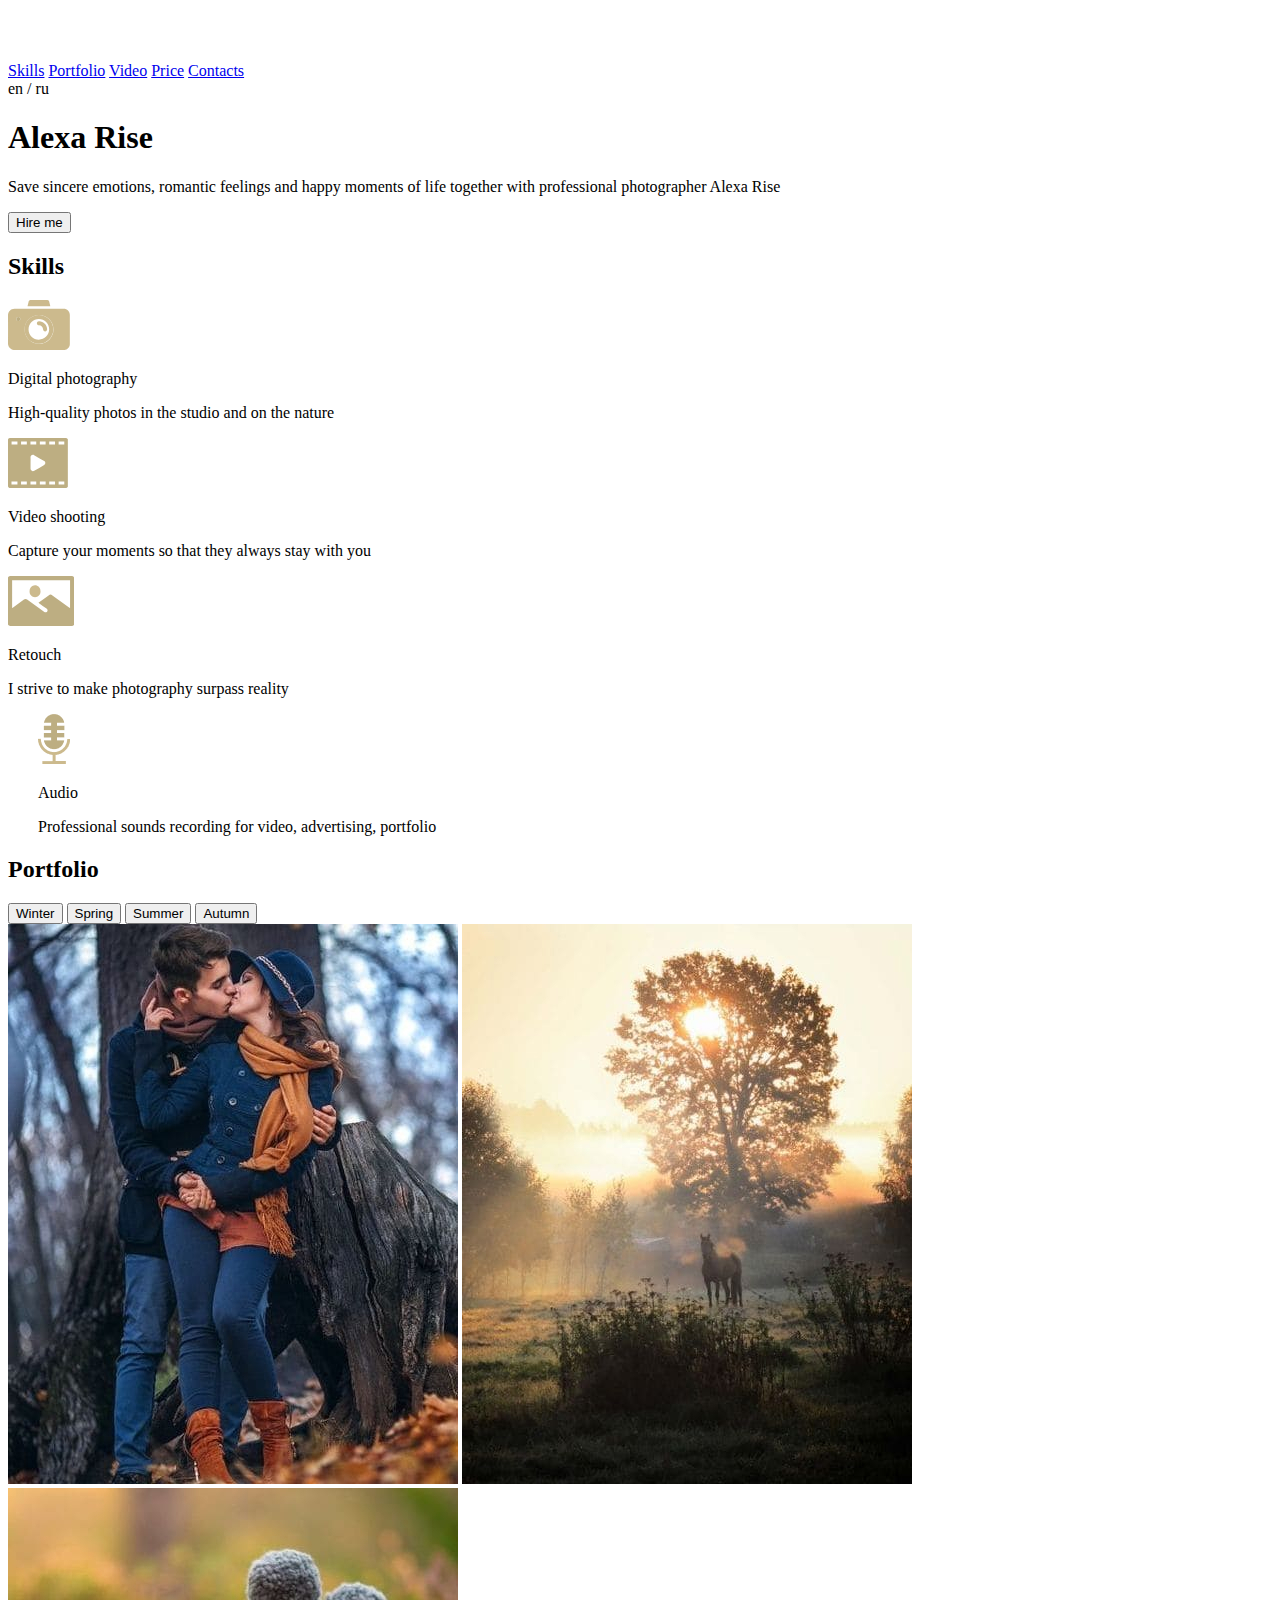
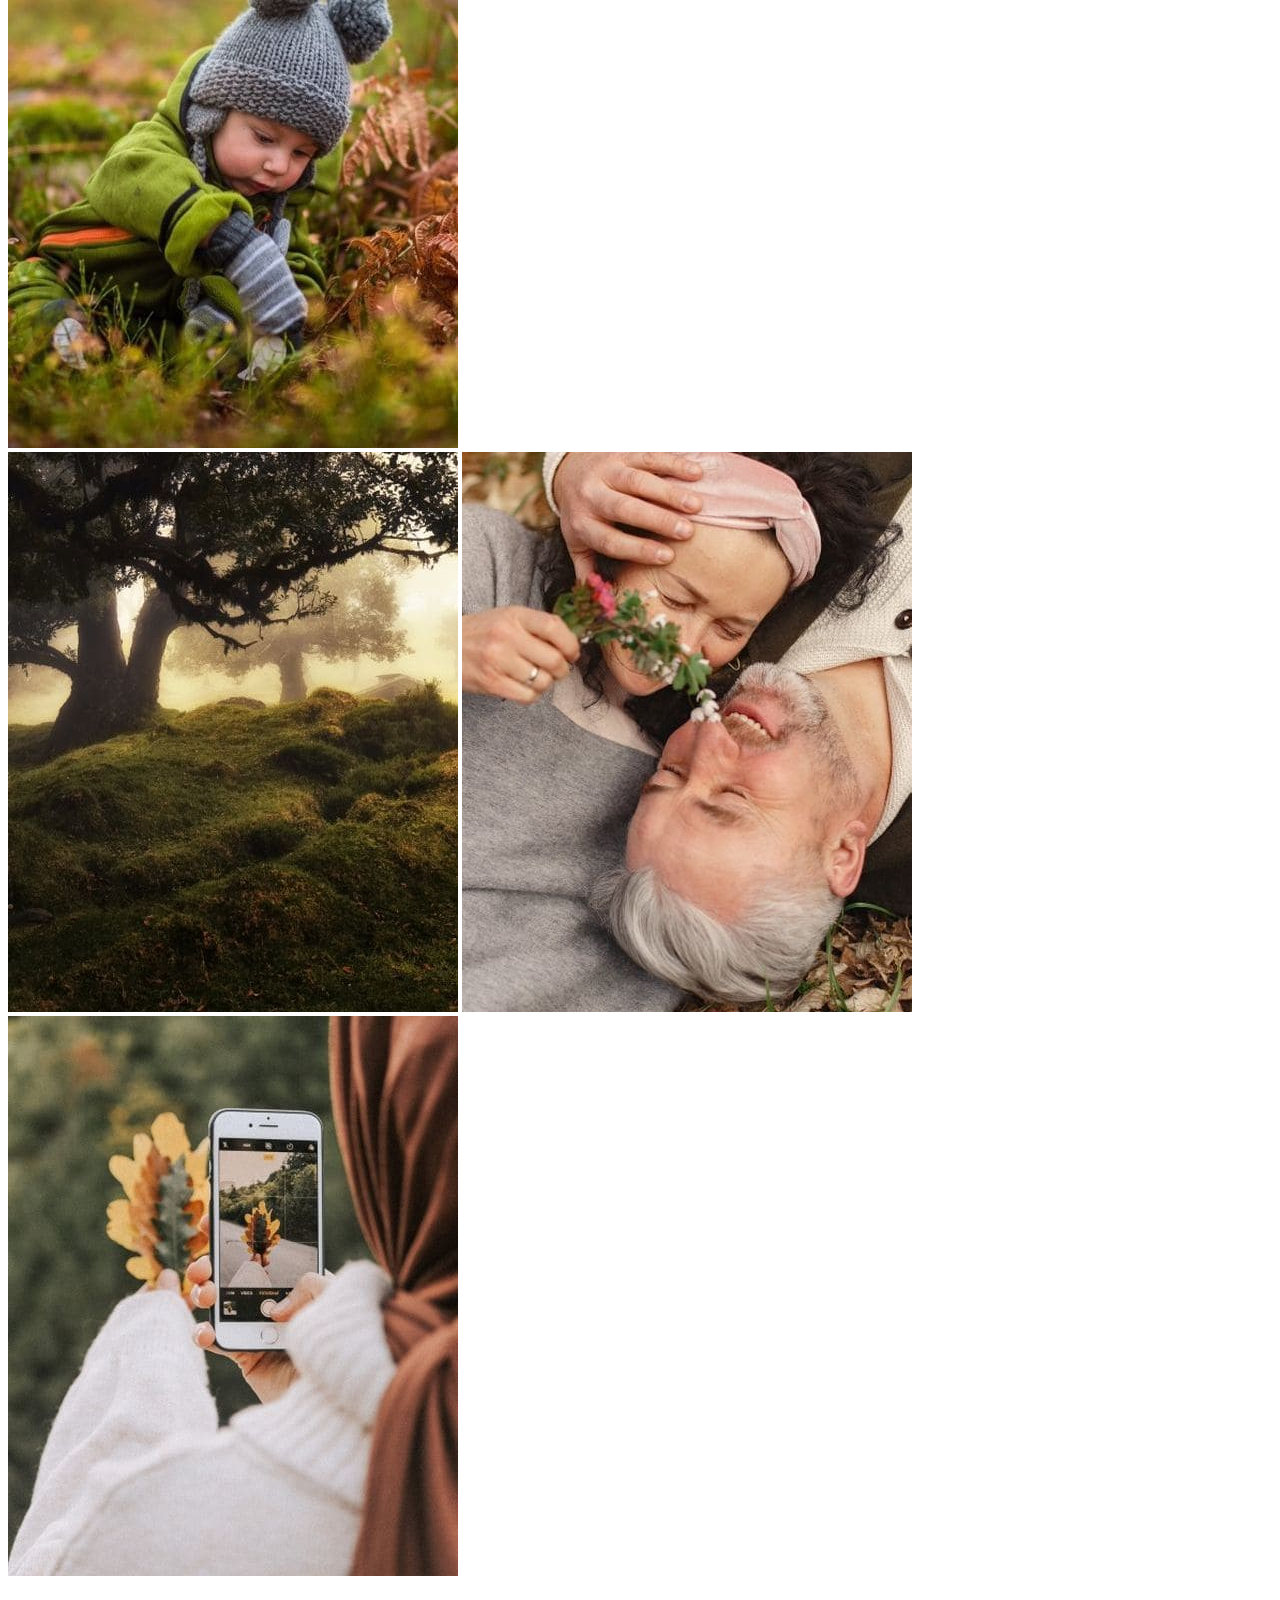
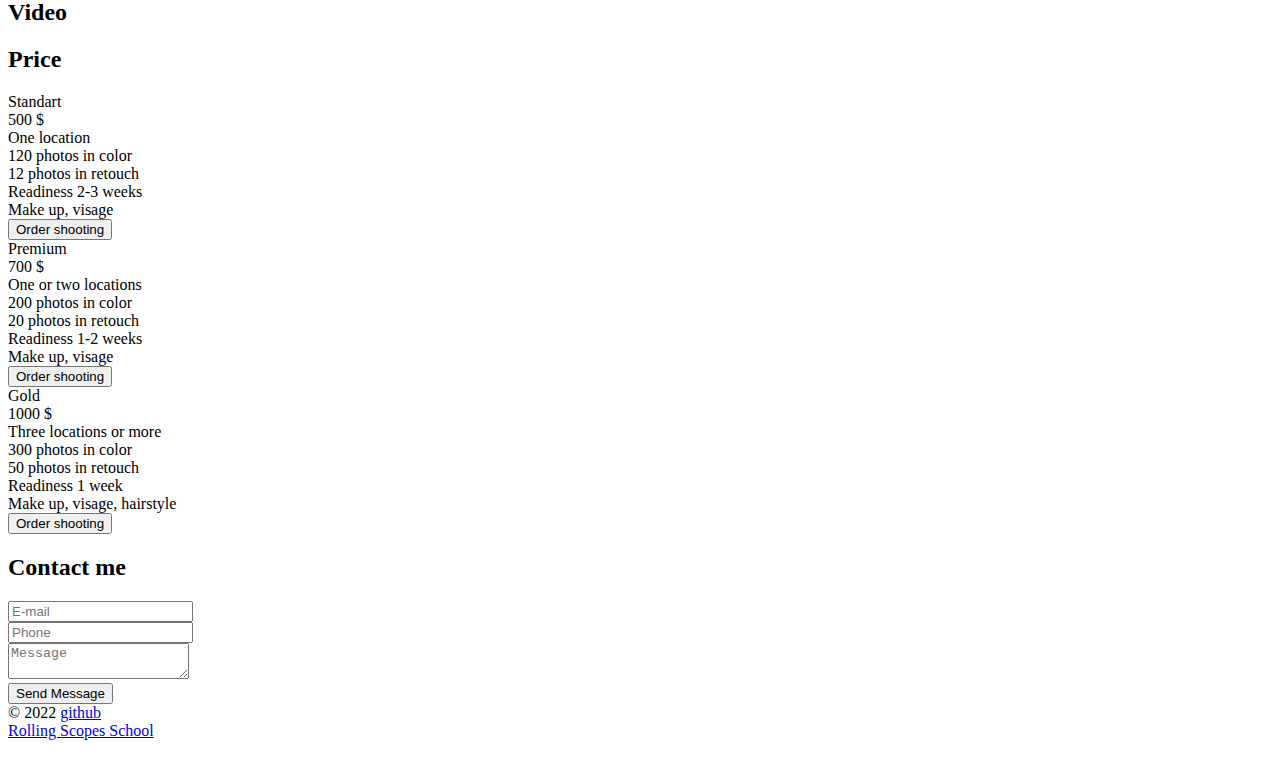
==== portfolio/index.html @ 358b3a23 "Add files via upload" ====
<!DOCTYPE HTML>
<html>
 <head>
  <meta charset="utf-8">
  <title>portfolio</title>
  <link rel="preconnect" href="https://fonts.googleapis.com">
  <link rel="preconnect" href="https://fonts.gstatic.com" crossorigin>
  <link href="https://fonts.googleapis.com/css2?family=Inter:wght@400;700&family=Merriweather:wght@700&family=Open+Sans:wght@300&display=swap" rel="stylesheet">
  <link rel="preconnect" href="https://fonts.googleapis.com">
  <link rel="preconnect" href="https://fonts.gstatic.com" crossorigin>
  <link href="https://fonts.googleapis.com/css2?family=Inter:wght@400;700&family=Open+Sans:wght@300&display=swap" rel="stylesheet">
  <link rel="stylesheet" href="style.css">
 </head>
 <body>
     <header>
        <div class="container">
            <div class="logo"><img src="assets/svg/logo.svg" alt="logo" width="50px" height="50px"></div>
            <div class="nav-list"><nav>
             <a href="#skills">Skills</a>
             <a href="#portfolio">Portfolio</a>
             <a href="#video">Video</a>
             <a href="#price">Price</a>
             <a href="#contacts">Contacts</a>
         </nav></div>
         <div class="switch-lng">
             <span class="lng-active">en</span>
             <span class="text-lng">/</span>
             <span class="lng-non-active" title="sorry, this function isn't available now. please, try later">ru</span>
         </div>
        </div>
    </header>
     <main>
         <section class="bg">
             <div class="hero">
             <h1>Alexa Rise</h1>
             <p class="introduction">Save sincere emotions, romantic feelings and happy moments of life together 
                with professional photographer Alexa Rise</p>
                <span><button><div class="button-text">Hire me</div></button></span>
         </section>

         <section id="skills" class="skills">
         <div class="heh2"><h2>Skills</h2></div>
         <div class="skills-items">
             <div class="skill-item" style="margin-right:30px;">
                 <img src = "assets/svg/camera 1.svg" alt="camera" width="62px" height="50px">
                 <p>Digital photography</p> 
                 <p class="text-item">High-quality photos in the studio and on the nature</p>
                 </div>

             <div class="skill-item" style="margin-right: 30px;" style="margin-left: 30px;">
                 <img src = "assets/svg/video 1.svg" alt="video" width="60px" height="50px"> 
                 <p>Video shooting</p>
                 <p class="text-item">Capture your moments so that they always stay with you</p>
             </div>

             <div class="skill-item"  style="margin-right: 30px;" style="margin-left: 30px;">
                <img src = "assets/svg/image 1.svg" alt="image" width="66px" height="50px">
                <p>Retouch</p>
                <p class="text-item">I strive to make photography surpass reality</p>
             </div>

             <div class="skill-item" style="margin-left: 30px;">
                <img src = "assets/svg/mic 1.png" alt="micro" width="32px" height="50px">
                <p>Audio</p>
                <p class="text-item">Professional sounds recording for video, advertising, portfolio</p>
             </div>

         </div>
        </section>


        <section class="portfolio" id="portfolio">
         <div class="heh2"><h2>Portfolio</h2></div>
         <div class="portfolio-buttons">
             <span><button class="button-non-active" title="sorry, this function isn't available now. please, try later" ><div class="button-na-text">Winter</div></button></span>
             <span><button class="button-non-active" title="sorry, this function isn't available now. please, try later" ><div class="button-na-text">Spring</div></button></span>
             <span><button class="button-non-active" title="sorry, this function isn't available now. please, try later" ><div class="button-na-text">Summer</div></button></span>
             <span><button ><div class="button-text">Autumn</div></button></span>
         </div>
         <div class="portfolio-items">
             <div class="photo-row">
             <img src="assets/img/portfolio-img.jpg" alt="portfolio-photo-example1" width="450px" height="560px">
             <img src="assets/img/portfolio-img-1.jpg" alt="portfolio-photo-example2" width="450px" height="560px">
             <img src="assets/img/portfolio-img-2.jpg" alt="portfolio-photo-example3" width="450px" height="560px">
             </div>
             <div class="photo-row">
             <img src="assets/img/portfolio-img-3.jpg" alt="portfolio-photo-example4" width="450px" height="560px">
             <img src="assets/img/portfolio-img-4.jpg" alt="portfolio-photo-example5" width="450px" height="560px">
             <img src="assets/img/portfolio-img-5.jpg" alt="portfolio-photo-example6" width="450px" height="560px">
         </div></div>
        </section>

         <section id="video" class="video">
            <div class="heh2"><h2>Video</h2></div>
        <div class="video-player">
          
            </div>
        </section>


        <section id="price" class="price">
        <div class="heh2"><h2>Price</h2></div>
        <div class="price-items">
            <div class="price-item">
                <div class="price-type">Standart</div>
                <div class="price-price">500 $</div>
                <div class="frame">
                    <div>One location</div>
                    <div>120 photos in color</div>
                    <div>12 photos in retouch</div>
                    <div>Readiness 2-3 weeks</div>
                    <div>Make up, visage</div>
                </div>
                <div class="price-button"><button><div class="button-text">Order shooting</div></button></div>
            </div>
            <div class="price-item">
                <div class="price-type">Premium</div>
                <div class="price-price">700 $</div>
                <div class="frame">
                    <div>One or two locations</div>
                    <div>200 photos in color</div>
                    <div>20 photos in retouch</div>
                    <div>Readiness 1-2 weeks</div>
                    <div>Make up, visage</div>
                </div>
                <div class="price-button"><button><div class="button-text">Order shooting</div></button></div>
            </div>
            <div class="price-item">
                <div class="price-type">Gold</div>
                <div class="price-price">1000 $</div>
                <div class="frame">
                    <div>Three locations or more</div>
                    <div>300 photos in color</div>
                    <div>50 photos in retouch</div>
                    <div>Readiness 1 week</div>
                    <div>Make up, visage, hairstyle</div>
                </div>
                <div class="price-button"><button><div class="button-text">Order shooting</div></button></div>
            </div>
        </div>
        </section>


        <section id="contacts" class="contacts">
            <div class="contacts-form">
                <div class="contacts-h2"><h2>Contact me</h2></div>
           <form>
               <div class="email"><input placeholder="E-mail"></div>
               <div class="phone"><input placeholder="Phone"></div>
               <div class="text"><textarea placeholder="Message"></textarea></div>
           </form>
           <div><button><div class="button-text">Send Message</div></button></div>
         </section></div>


         </div>
    </main>
 </body>
 <footer>
     <div class="footer-data">
        <span>©</span>
        <span class="year"><time datetime="2022">2022</time></span>
        <a href="https://github.com/AngelMakh">github</a>
     </div>
    <div class="rss">
        <a href="https://rs.school/js-stage0/">Rolling Scopes School</a>
    </div>
    <div class="social-list">
        <span class="logo-footer"><a href="https://instagram.com/makhotkinaangelina?utm_medium=copy_link"><img src="assets/svg/inst 1.svg" alt="inst-logo"></a></span>
        <span class="logo-footer"><a href="https://www.google.com/search?q=facebook&oq=facebook&aqs=chrome..69i57j46i131i199i433i465i512j0i512l6.2070j0j7&sourceid=chrome&ie=UTF-8"><img src="assets/svg/fb 1.svg" alt="facebook-logo"></a></span>
        <span class="logo-footer"><a href="https://www.google.com/search?q=twitter&ei=0y7kYbCDNJK-kPIP36G_-A0&ved=0ahUKEwjwuKDcwLb1AhUSH0QIHd_QD98Q4dUDCA4&uact=5&oq=twitter&gs_lcp=[base64]&sclient=gws-wiz"><img src="assets/svg/tw 1.svg" alt="twitter-logo"></a></span>
        <span class="logo-footer"><a href="https://www.google.com/search?q=pinterest&ei=8i7kYaiNOejlrgSM0IvYCw&oq=pi&gs_lcp=[base64]&sclient=gws-wiz"><img src="assets/svg/pinterest 1.svg" alt="pinterest-logo"></a></span>
    </div>
 </footer>
</html>
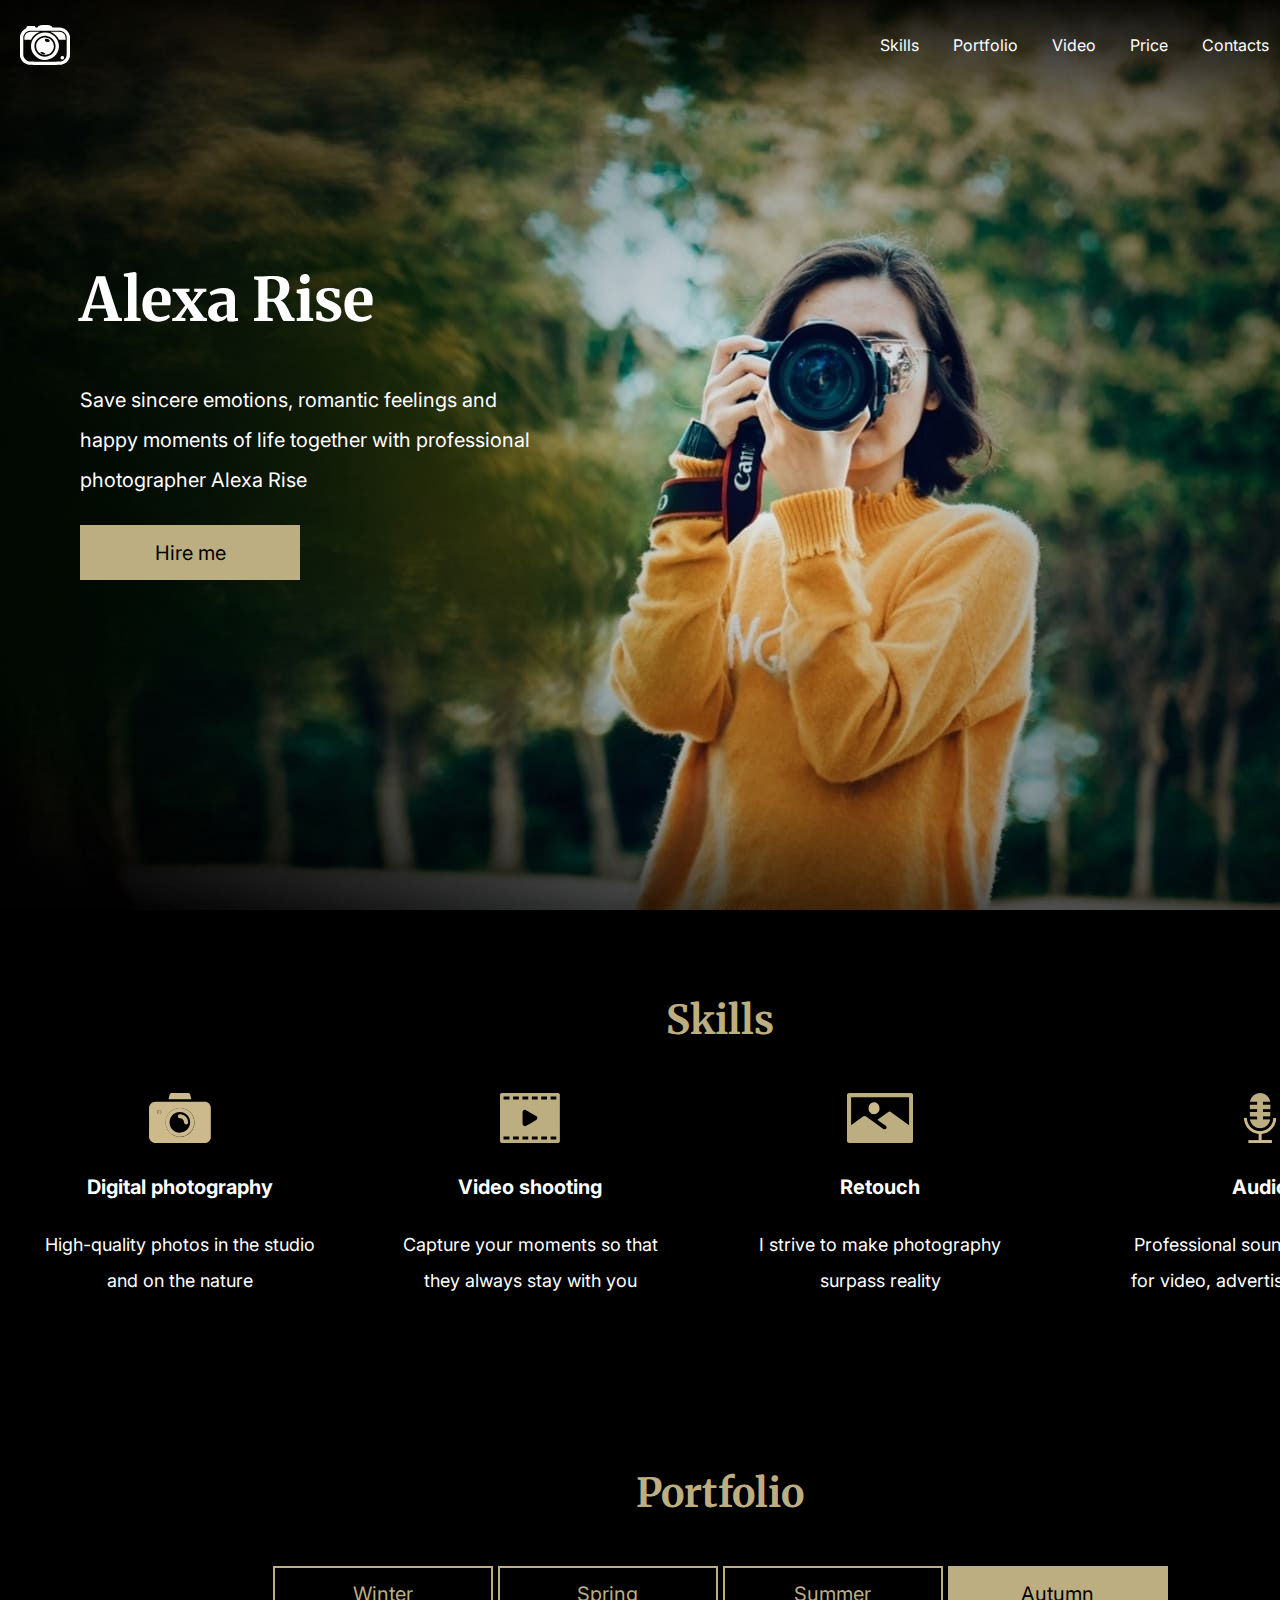
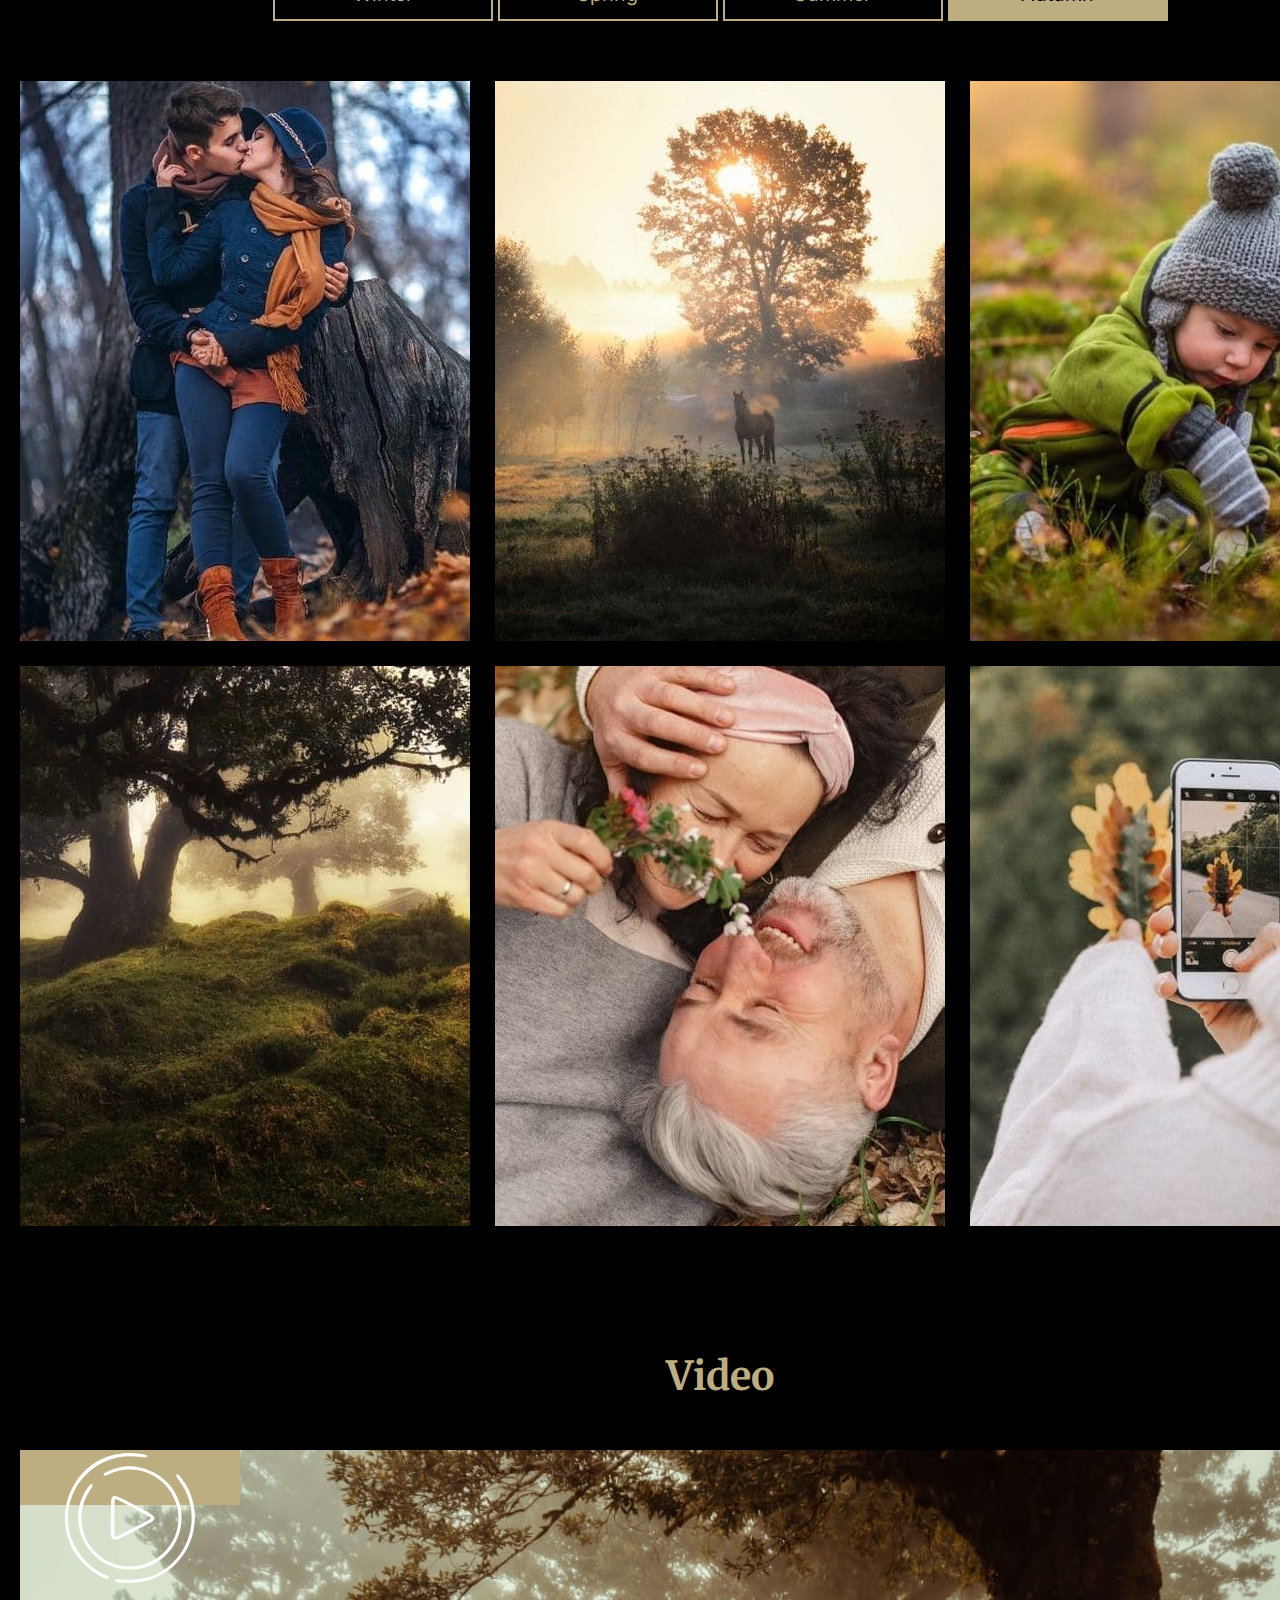
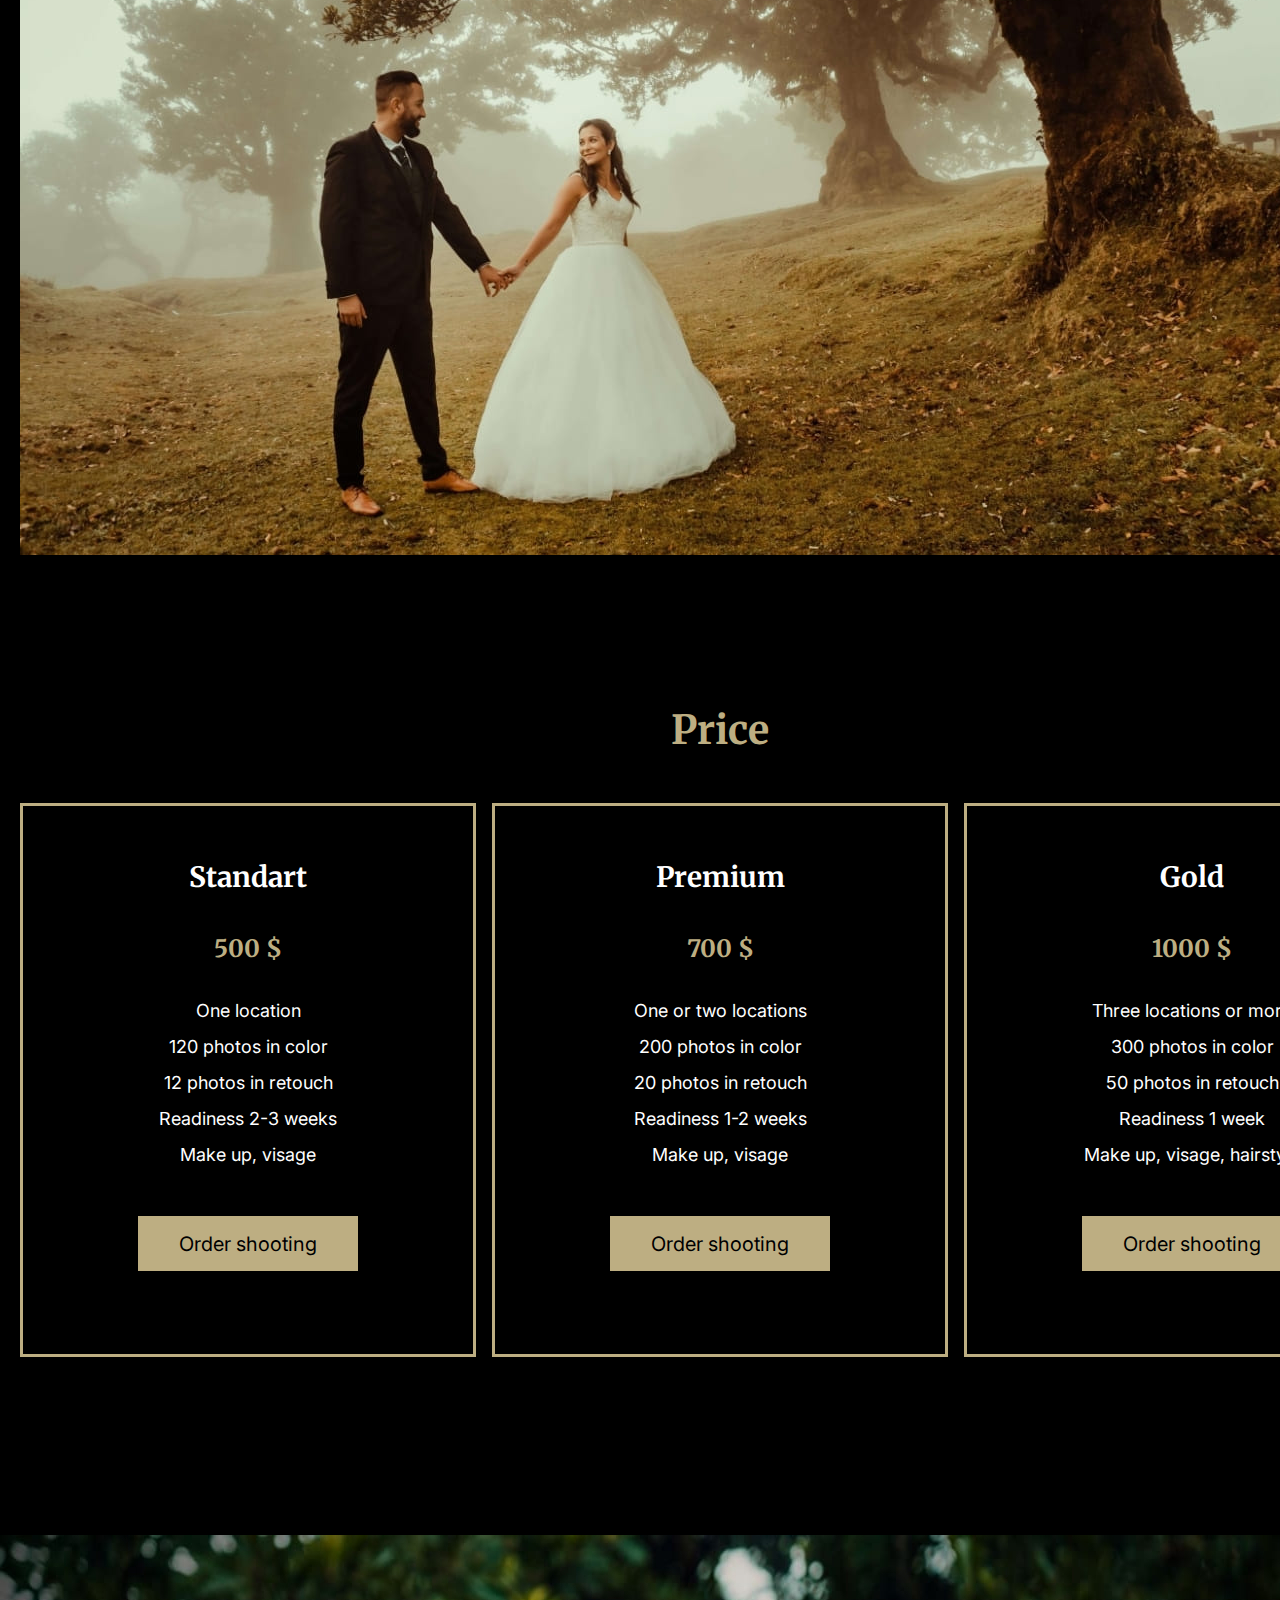
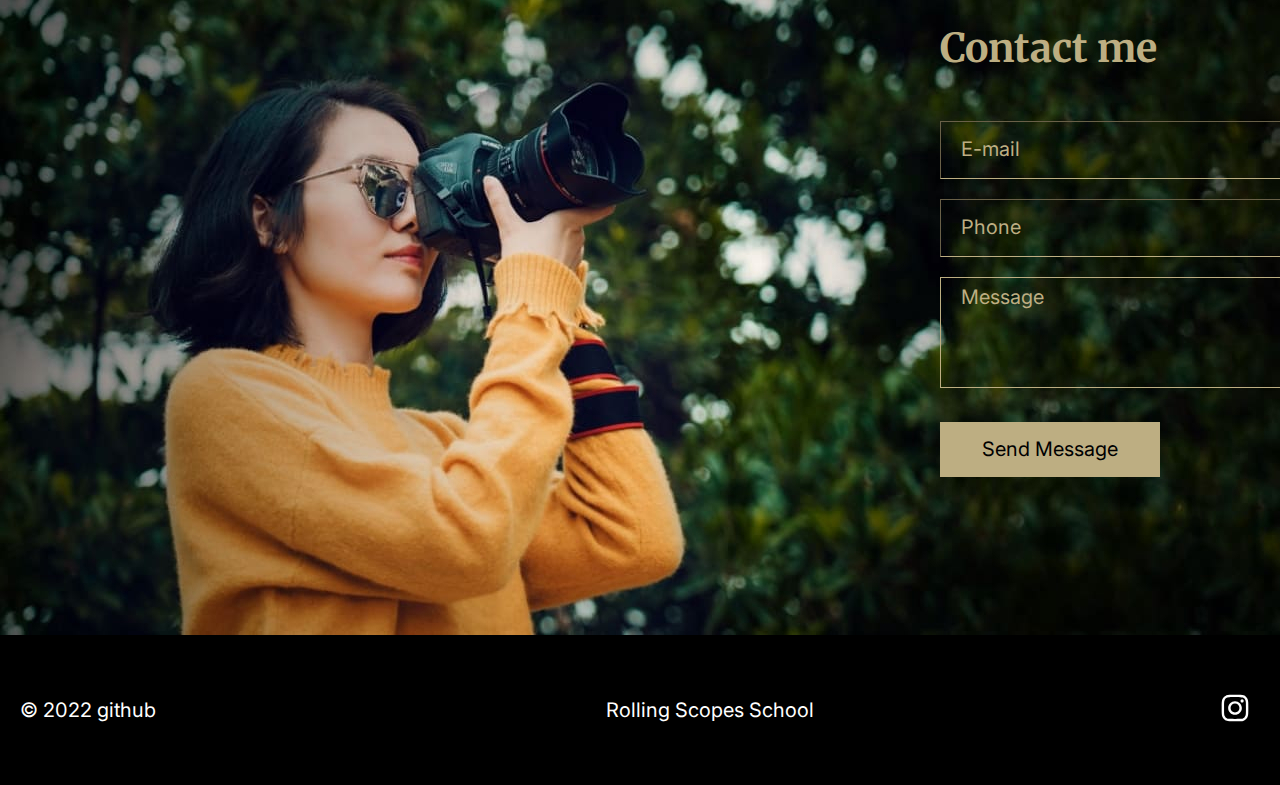
==== commit fa8ab89a: "Add files via upload" ====
--- a/portfolio/index.html
+++ b/portfolio/index.html
@@ -14,9 +14,9 @@
  <body>
      <header>
         <div class="container">
-            <div class="logo"><img src="assets/svg/logo.svg" alt="logo" width="50px" height="50px"></div>
+            <div class="logo"><img src="assets/svg/logo.svg" alt="logo" width="50" height="50"></div>
             <div class="nav-list"><nav>
-             <a href="#skills">Skills</a>
+             <a href="#skills" class="change-color">Skills</a>
              <a href="#portfolio">Portfolio</a>
              <a href="#video">Video</a>
              <a href="#price">Price</a>
@@ -35,7 +35,7 @@
              <h1>Alexa Rise</h1>
              <p class="introduction">Save sincere emotions, romantic feelings and happy moments of life together 
                 with professional photographer Alexa Rise</p>
-                <span><button><div class="button-text">Hire me</div></button></span>
+                <span><button><div class="button-text">Hire me</div></button></span></div>
          </section>
 
          <section id="skills" class="skills">
@@ -93,7 +93,7 @@
          <section id="video" class="video">
             <div class="heh2"><h2>Video</h2></div>
         <div class="video-player">
-          
+          <button class="logo-video"><img src="assets/svg/Play_hover.svg" alt="video-player-logo"></button>
             </div>
         </section>
 
--- a/portfolio/style.css
+++ b/portfolio/style.css
@@ -0,0 +1,440 @@
+
+  
+ main {
+  background-image: url('./assets/img/bg.jpg');
+  background-position: center -90px;
+  background-repeat: no-repeat;
+  margin-top: 0;
+ }
+
+  html {
+    scroll-behavior: smooth; 
+  }
+
+  body {
+    width: 1440px;
+    color: white;
+    background-color: black;
+    font-family: 'Inter', sans-serif;
+    display: flex;
+    flex-direction: column;
+    justify-content: center;
+    margin: auto;
+  }
+
+  a :hover {
+    cursor: pointer;
+    color:#BDAE82;
+  }
+
+  header div {
+    display: flex;
+    flex-direction: row;
+  }
+
+  header .container {
+    height: 90px;
+    width: 1440px;
+    background: url('./assets/img/bg.jpg');
+    background-repeat: no-repeat;
+    background-position: center 0;
+    margin-bottom: 0;
+    padding-bottom: 0;
+  }
+ 
+  .logo {
+    width:50px;
+    height:40px;
+    margin-top: 20px;
+    margin-left: 20px;
+  }
+
+  .logo:hover {
+    filter: invert(26%) sepia(15%) saturate(638%) hue-rotate(7deg) brightness(92%)
+      contrast(87%);
+  }
+  
+  nav {
+    padding-top: 15px;
+    width: 439px;
+    height:50px;
+    margin: 20px 0px 20px 780px;
+    padding-left:30px ;
+    padding-right: 31px;
+    align-items: center;
+    vertical-align: middle;
+  }
+
+  nav a {
+    text-decoration: none;
+    color: white;
+    margin-right: 30px;
+    cursor: pointer;
+  }
+  
+  .introduction {
+    height: 120px;
+    width: 470px;
+    left: 0px;
+    top: 130px;
+    border-radius: nullpx;
+    font-family: 'Inter', sans-serif;
+    font-style: normal;
+    font-weight: normal;
+    font-size: 20px;
+    line-height: 40px;
+    margin-bottom: 25px;;
+  }
+
+  .button-text {
+    font-family: 'Inter', sans-serif;
+    font-style: normal;
+    font-weight: normal;
+    font-size: 20px;
+    line-height: 40px;
+    text-align: center;
+    color: #000000;
+  }
+
+  .button-na-text {
+    font-family: 'Inter', sans-serif;
+    font-style: normal;
+    font-weight: normal;
+    font-size: 20px;
+    line-height: 40px;
+    text-align: center;
+    color: #BDAE82;  
+  }
+
+  h1 {
+    font-size: 40px;
+    font-family: 'Merriweather', sans-serif;
+    width :500px;
+    height: 120px;
+    font-style: normal;
+    font-weight: bold;
+    font-size: 60px;
+    line-height: 120px;  
+    margin-bottom: 0;
+  }
+
+  h2 {
+    font-family: 'Merriweather', sans-serif;
+    color: #BDAE82;
+    font-style: normal;
+    font-weight: bold;
+    font-size: 40px;
+    line-height: 80px;
+  }
+
+  .heh2 {
+    text-align: center;
+  }
+
+  .bg {
+    margin-top: -10px;;
+    height: 640px;
+  }
+
+  .hero {
+    margin: 160px 860px 330px 80px;
+    padding-right: 30px;
+  }
+
+  main .section-title {
+    margin: 1.388% 0px;
+    width: 7.7778%;
+    height: 80px;
+    
+  }
+
+  main .skills {
+    margin-top: 100px;
+    height: 440px;
+    top: 940px;
+  }
+
+  main .portfolio {
+    height: 1450px;
+    top: 100px;
+  }
+
+  main .video {
+    top: 100px;
+    height: 920px;
+    top: 100px;  
+    bottom: 100px;
+  }
+
+  main .contacts{
+    background-position:center;
+    width: 1440px;
+    height: 700px;
+    background-image: url("assets/img/contacts.jpg");
+  }
+
+  main .price {
+    height: 700px;
+    top: 100px;
+  }
+
+  main .skills-items {
+    margin-left: 20px;
+    margin-right: 20px;
+    display: flex;
+    justify-content: center;
+  }
+
+  main .skill-item {
+    width: 320px;
+    height: 240px;
+    text-align: center;
+    image-orientation: center;
+    padding: 0 20px 8px 20px;
+  }
+
+  main .skill-item p {
+    font-style: normal;
+    font-weight: bold;
+    font-size: 20px;
+    line-height: 40px;
+    font-family: 'Inter', sans-serif;
+  }
+
+  main .skill-item .text-item {
+    font-family: 'Inter' sans-serif;
+    font-style: normal;
+    font-weight: normal;
+    font-size: 18px;
+    line-height: 36px;
+  }
+
+  .price-items {
+    margin-left: 20px;
+    margin-right: 20px;
+    display: flex;
+    justify-content: space-between;
+  }
+
+  .price-item {
+    border: 3px solid #BDAE82;
+    width: 450px;
+    height: 505px;
+    font-family: 'Merriweather', sans-serif;
+    font-style: normal;
+    font-weight: bold;
+    font-size: 28px;
+    line-height: 56px;
+    text-align: center;
+    padding-top: 43px;
+  }
+
+footer a {
+  font-family: 'Inter', sans-serif;
+  font-style: normal;
+  font-weight: normal;
+  font-size: 20px;
+  line-height: 50px;
+  text-decoration: none;
+  color: white;
+}
+
+::placeholder {
+  font-family: 'Inter', sans-serif;
+  color: #bdae82;
+  font-size: 20px;
+}
+
+.price-price {
+  font-family: 'Merriweather' sans-serif;
+  font-style: normal;
+  font-weight: bold;
+  font-size: 24px;
+  line-height: 48px;
+  text-align: center;
+  color: #BDAE82;
+  margin-top: 20px;
+  margin-bottom: 20px;
+}
+
+main .frame {
+  line-height: 36px;
+  text-align: center;
+  font-family: 'Inter', sans-serif;
+  font-style: normal;
+  font-weight: normal;
+  font-size: 18px;
+}
+
+button {
+  background: #BDAE82;
+  border-width: 2px;
+  border-color: #BDAE82;
+  border-style: solid;
+  width: 220px;
+  height: 55px;
+}
+
+button :hover{
+  color:white;
+  cursor: pointer;
+}
+
+.price-button {
+  margin-top: 40px;
+}
+
+footer {
+  height: 150px;
+}
+
+.portfolio-buttons {
+  display: flex;
+  justify-content: center;
+  gap: 5px;
+  margin: 60px 273px 60 272px;
+  margin-bottom: 60px;
+}
+
+.portfolio .portfolio-items {
+  height: 1145px;
+  margin-right: 20px;
+  margin-left: 20px;
+}
+
+.portfolio .portfolio-items :hover{
+  filter: brightness(110%);
+}
+
+.photo-row {
+  display: flex;
+  gap: 25px;
+  margin-top: 25px;
+}
+
+.footer-data {
+  margin:50px 450px 50px 20px;
+  gap:20px;
+  font-family: 'Inter' sans-serif;
+  font-style: normal;
+  font-weight: normal;
+  font-size: 20px;
+  line-height: 50px;
+  color: #FFFFFF;
+}
+
+footer {
+  display: flex;
+  flex-direction: row;
+}
+
+.social-list {
+  height: 50px;
+  display: flex;
+  flex-direction: row;
+  gap: 23px;
+  margin: 57px 20px 50px 405px;
+}
+
+footer .logo-footer {
+  width: 32px;
+  height: 32px;
+}
+
+footer .logo-footer :hover{
+  filter: invert(26%) sepia(15%) saturate(638%) hue-rotate(7deg) brightness(92%) contrast(87%);
+}
+
+.rss {
+  font-family: 'Inter', sans-serif;
+  font-style: normal;
+  font-weight: normal;
+  font-size: 20px;
+  line-height: 50px;
+  color: #FFFFFF;
+  margin: 50px 0;
+}
+
+.switch-lng {
+  gap: 9px;
+  margin-right: 20px;
+  margin-top: 20px;
+}
+
+.lng-active {
+  color: #BDAE82;
+  font-family: 'Inter' sans-serif;
+  font-style: normal;
+  font-weight: bold;
+  font-size: 20px;
+  line-height: 50px;
+}
+
+.lng-non-active {
+  color: white;
+  font-family: 'Inter' sans-serif;
+  font-style: normal;
+  font-weight: bold;
+  font-size: 20px;
+  line-height: 50px;
+}
+
+.text-lng {
+  font-family: Inter;
+  font-style: normal;
+  font-weight: bold;
+  font-size: 20px;
+  line-height: 50px; 
+  text-align: center;
+  color: #FFFFFF;
+}
+
+.button-non-active {
+  color: #BDAE82;
+  border-style: solid;
+  border-width: 2px;
+  border-color: #BDAE82;
+  background-color: black;
+}
+
+.contacts-form {
+  margin-top: 145px;
+  margin-right: 20px;
+  margin-left: 940px;
+  padding-top: 40px;
+}
+
+form {
+  display: flex;
+  flex-direction: column;
+  gap: 20px;
+  margin-bottom: 30px;
+}
+
+input {
+  background-color: rgba(0,0,0,0);
+  height: 50px;
+  width: 450px;
+  border-color: #BDAE82;
+  border-width: 1px;  
+  padding-left:20px;
+  padding-top:5px;
+}
+
+textarea {
+  background-color: rgba(0,0,0,0);
+  height: 100px;
+  width: 450px;
+  border-color:#BDAE82;
+  border-width: 1px;
+  padding-left:20px;
+  padding-top:7px;
+}
+
+.video-player {
+  background-image: url("assets/img/video-player.png");
+  height: 705px;
+  width: 1400px;
+  margin-left: 20px;
+  margin-right: 20px;
+}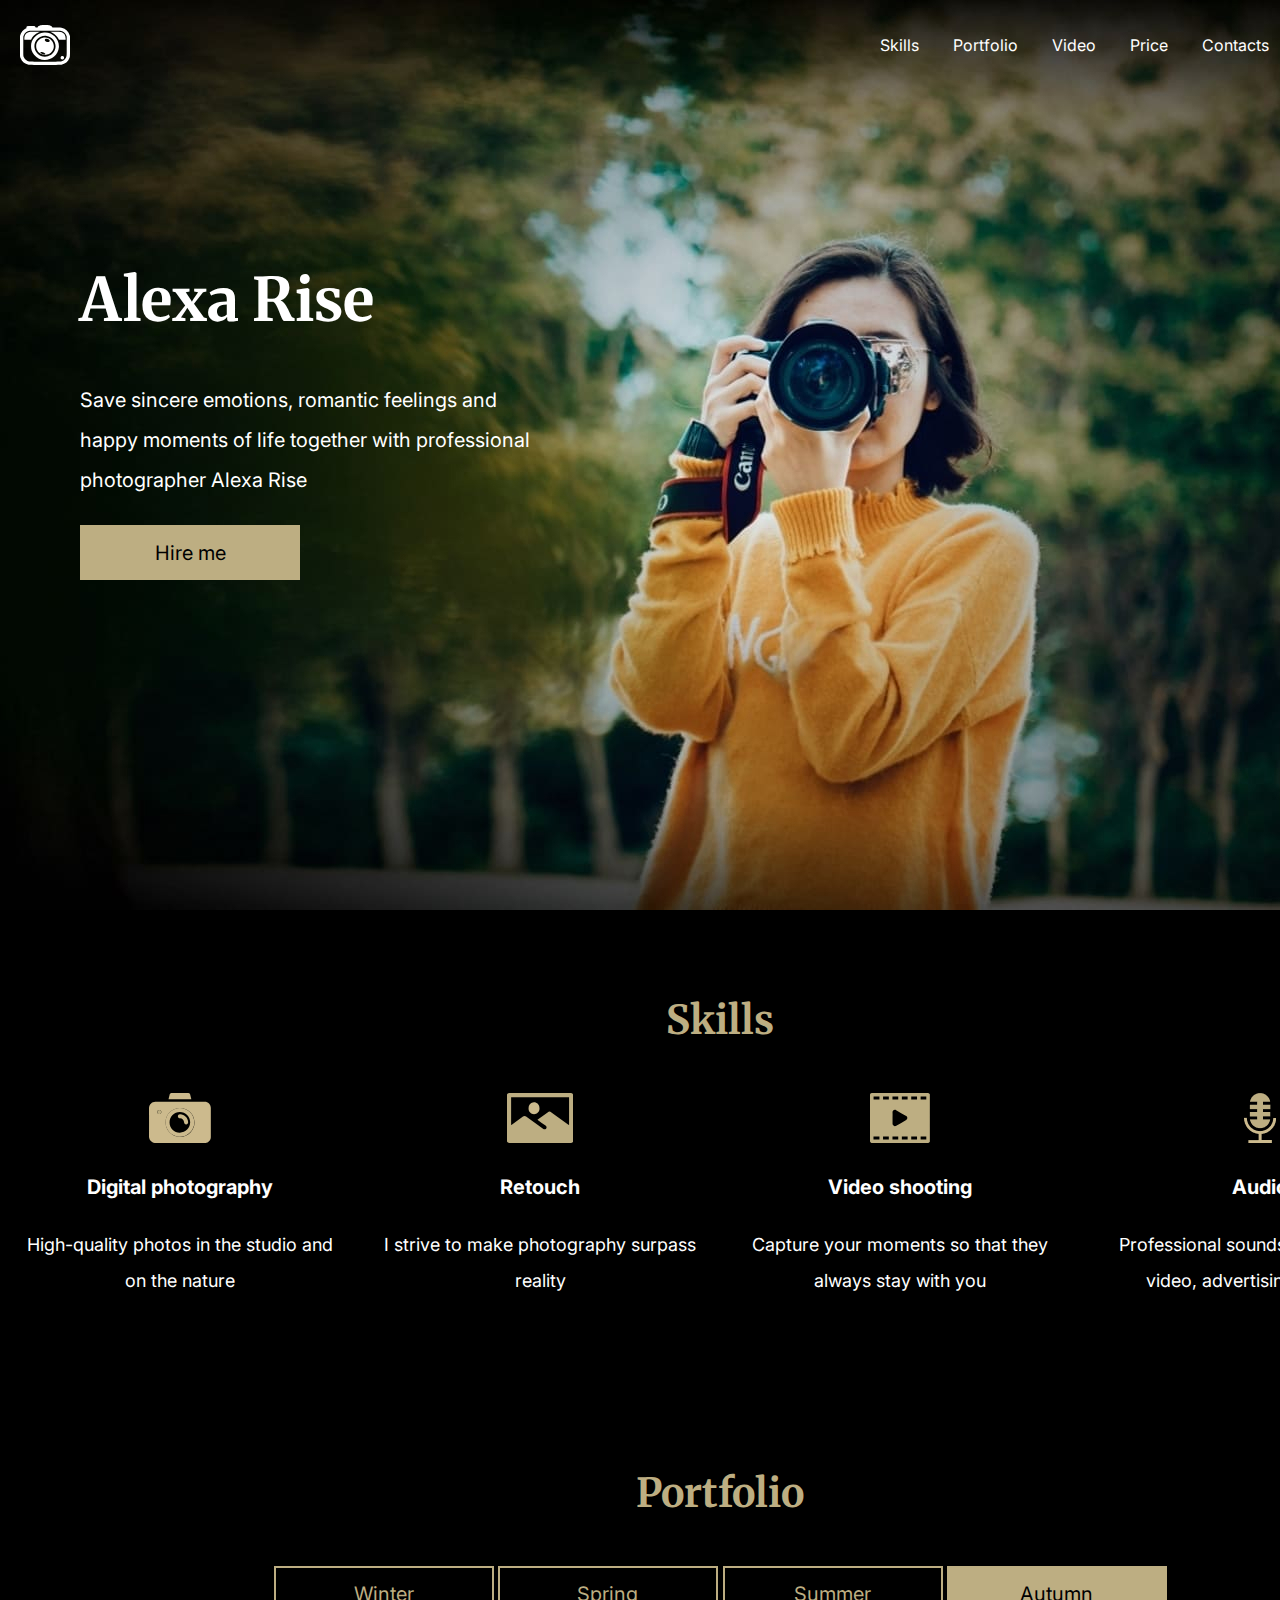
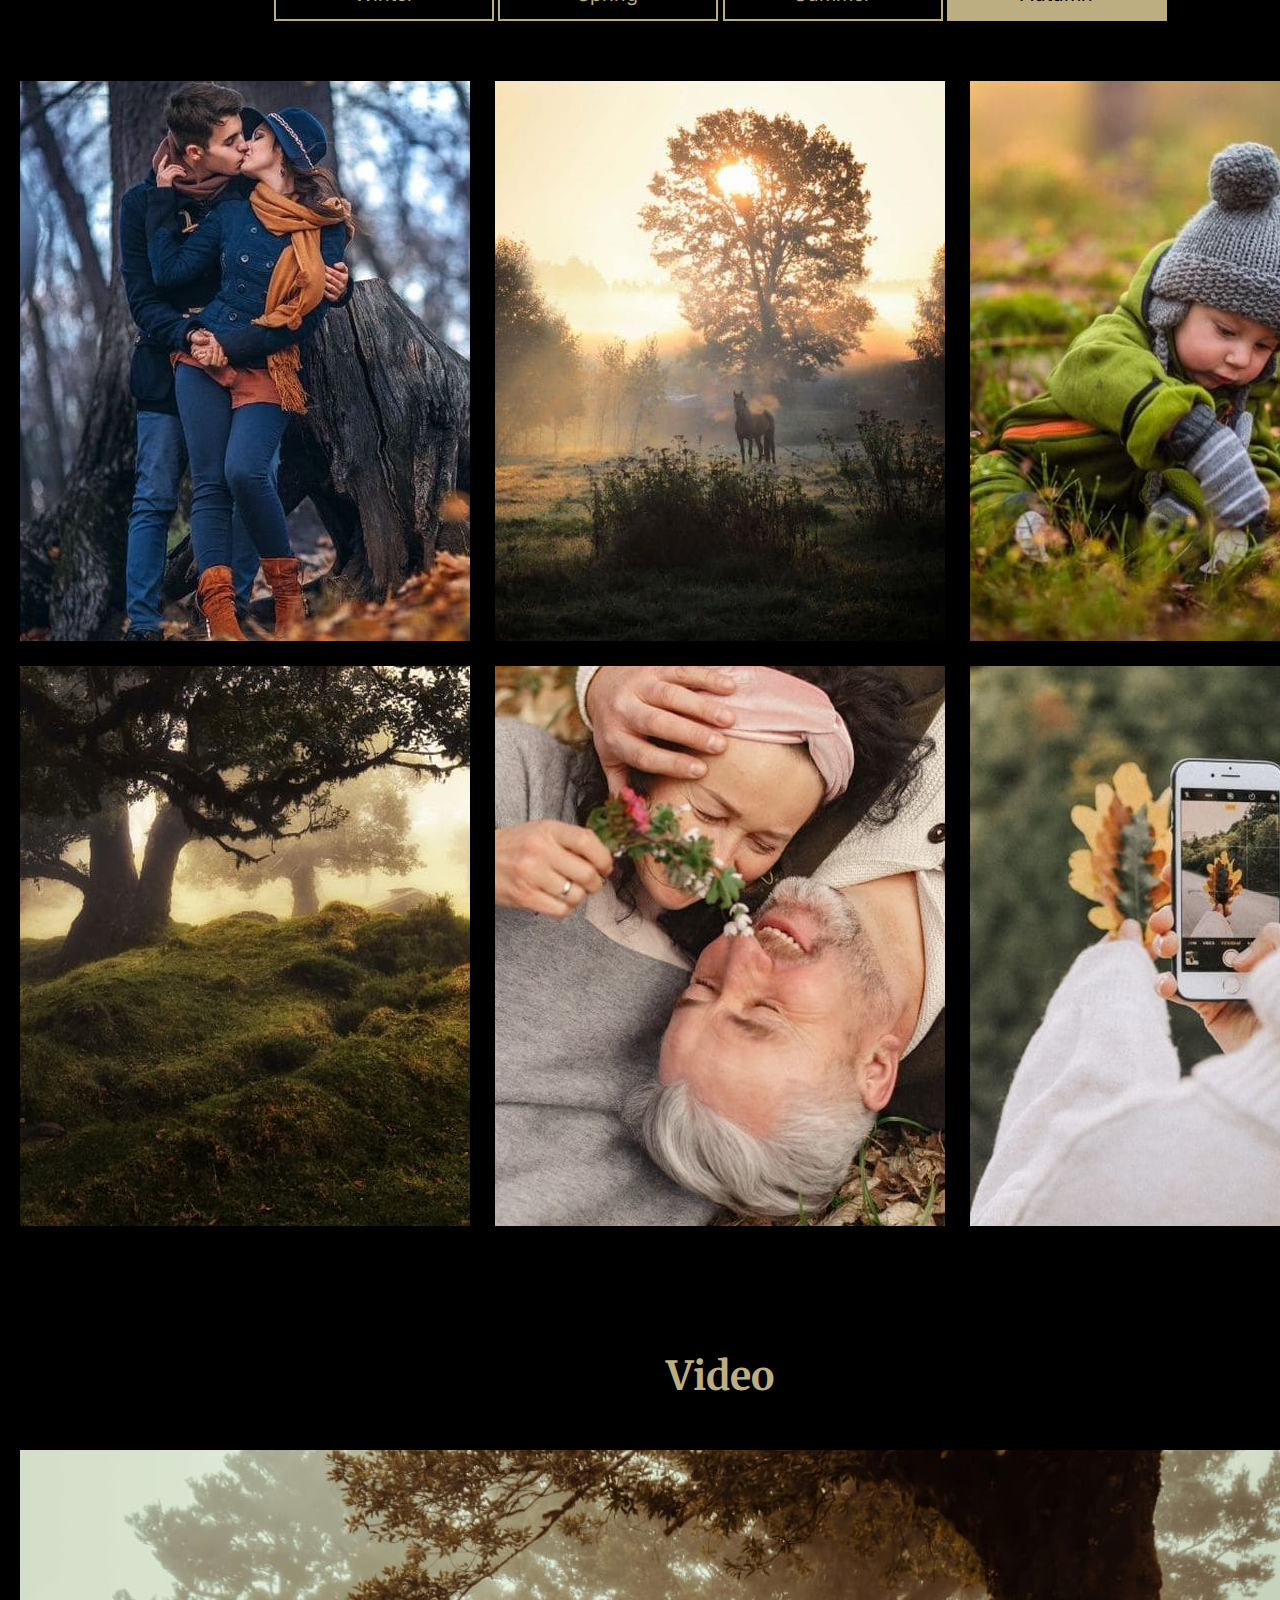
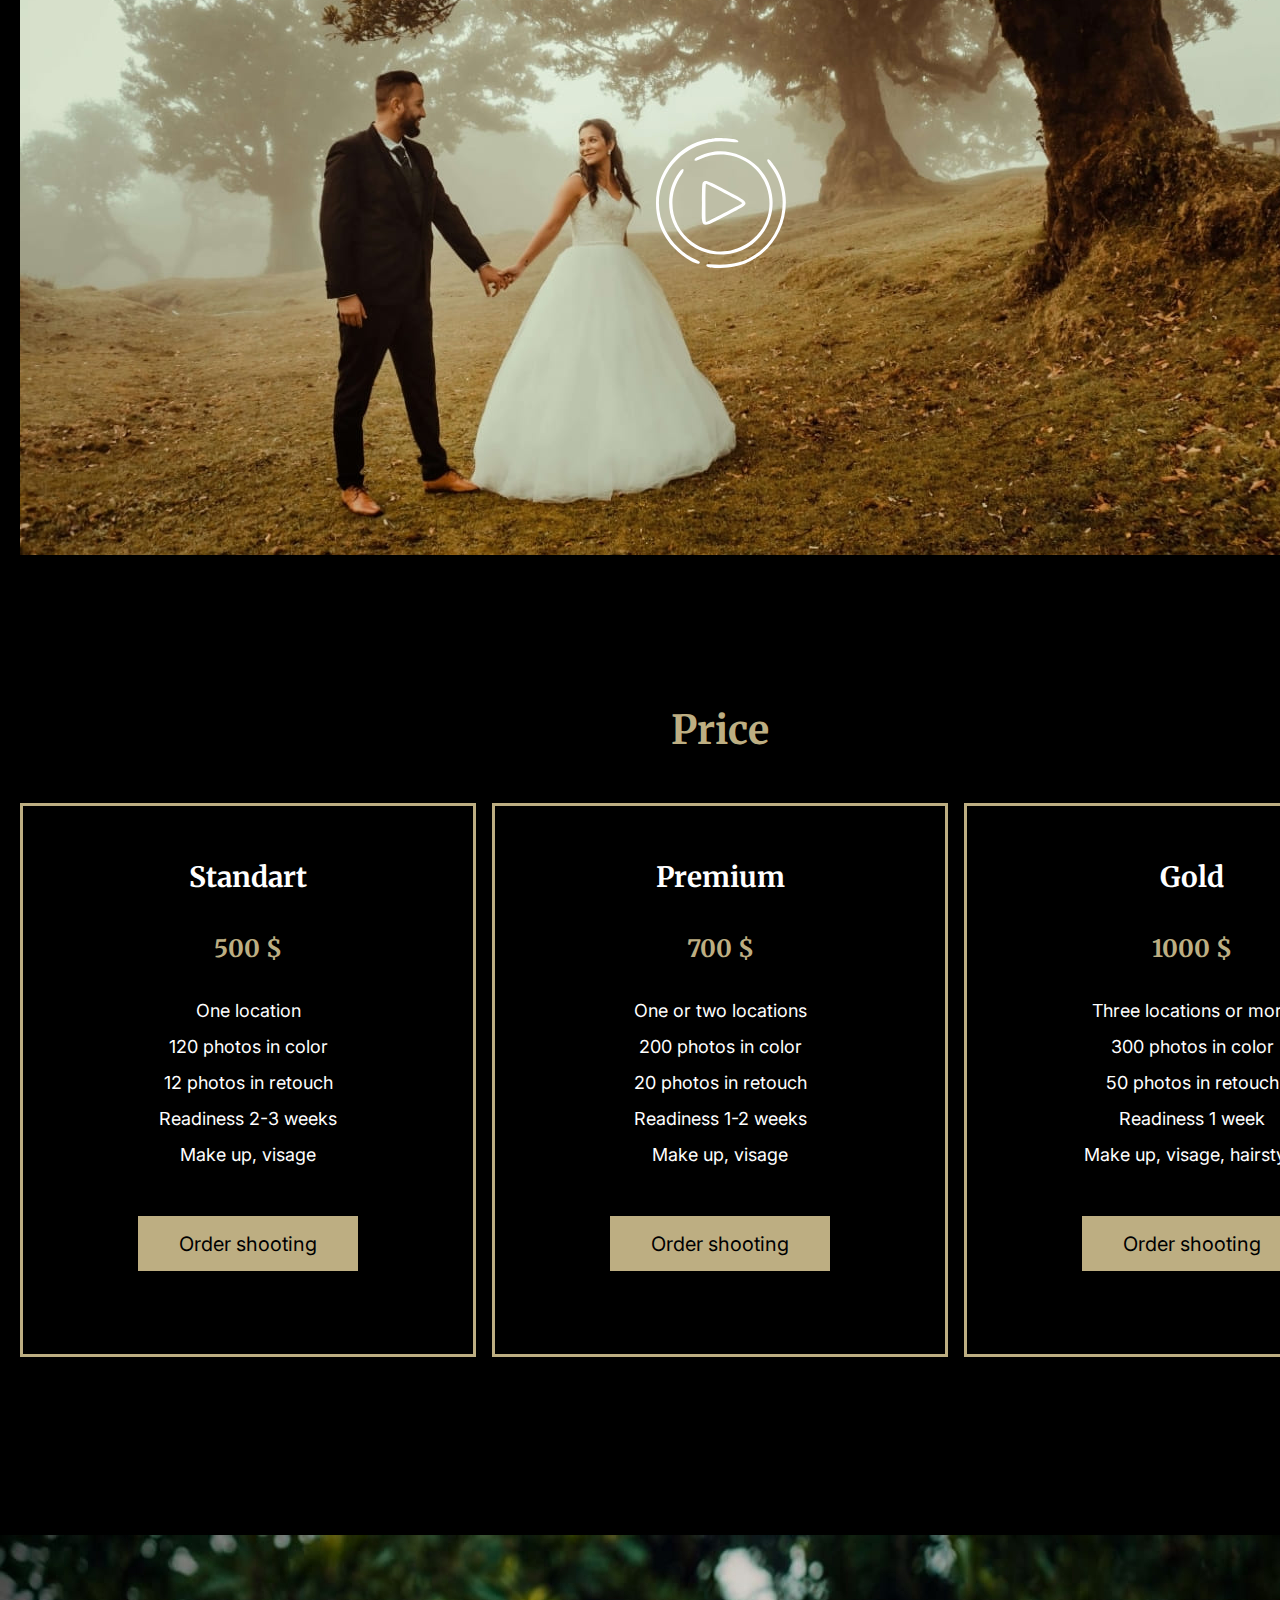
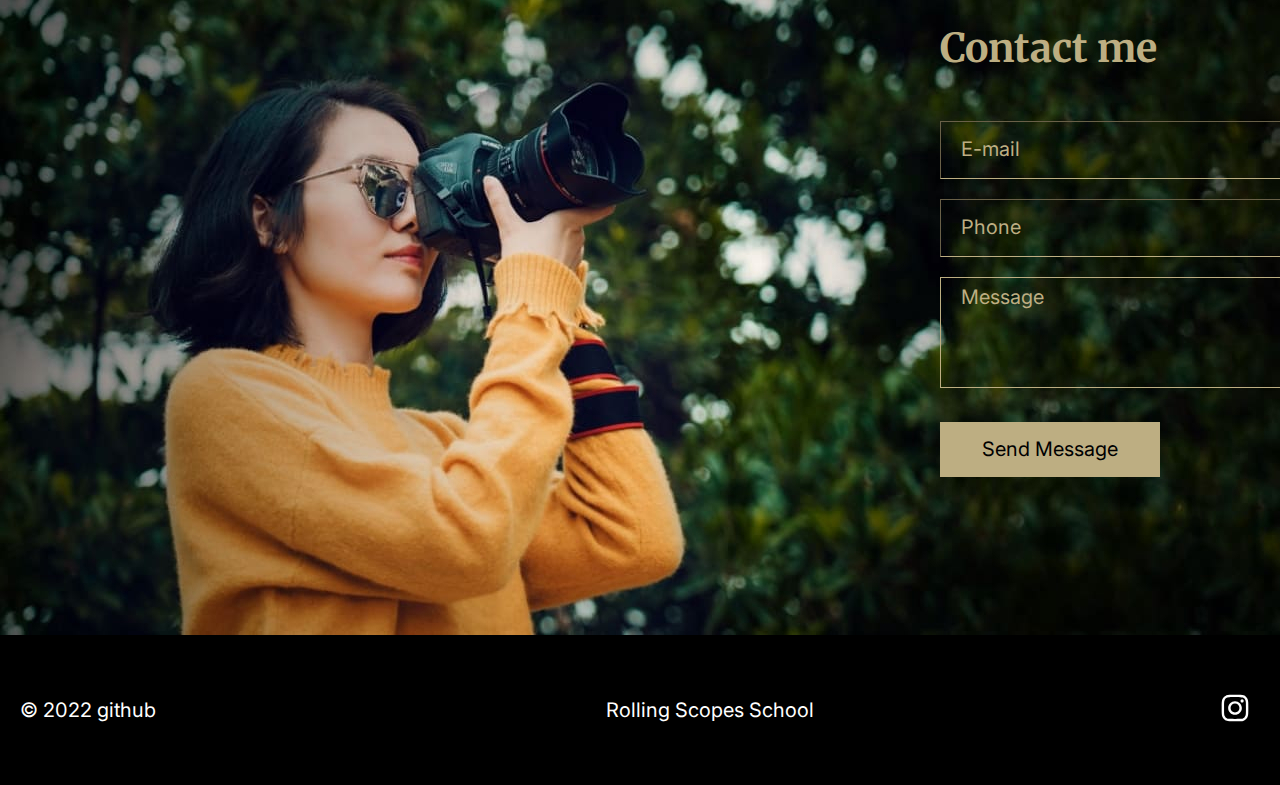
==== commit 9a2bb133: "Add files via upload" ====
--- a/portfolio/index.html
+++ b/portfolio/index.html
@@ -3,6 +3,8 @@
  <head>
   <meta charset="utf-8">
   <title>portfolio</title>
+  <meta name="viewport" content="width=device-width, initial-scale=1.0" />
+  <link rel="shortcut icon" href="assets/svg/favicon.ico" type="image/ico">
   <link rel="preconnect" href="https://fonts.googleapis.com">
   <link rel="preconnect" href="https://fonts.gstatic.com" crossorigin>
   <link href="https://fonts.googleapis.com/css2?family=Inter:wght@400;700&family=Merriweather:wght@700&family=Open+Sans:wght@300&display=swap" rel="stylesheet">
@@ -41,29 +43,31 @@
          <section id="skills" class="skills">
          <div class="heh2"><h2>Skills</h2></div>
          <div class="skills-items">
-             <div class="skill-item" style="margin-right:30px;">
+             <div class = "skills-row">
+             <div class="skill-item">
                  <img src = "assets/svg/camera 1.svg" alt="camera" width="62px" height="50px">
                  <p>Digital photography</p> 
                  <p class="text-item">High-quality photos in the studio and on the nature</p>
                  </div>
 
-             <div class="skill-item" style="margin-right: 30px;" style="margin-left: 30px;">
-                 <img src = "assets/svg/video 1.svg" alt="video" width="60px" height="50px"> 
-                 <p>Video shooting</p>
-                 <p class="text-item">Capture your moments so that they always stay with you</p>
-             </div>
+                 <div class="skill-item">
+                    <img src = "assets/svg/image 1.svg" alt="image" width="66px" height="50px">
+                    <p>Retouch</p>
+                    <p class="text-item">I strive to make photography surpass reality</p>
+                 </div></div>
 
-             <div class="skill-item"  style="margin-right: 30px;" style="margin-left: 30px;">
-                <img src = "assets/svg/image 1.svg" alt="image" width="66px" height="50px">
-                <p>Retouch</p>
-                <p class="text-item">I strive to make photography surpass reality</p>
-             </div>
+             <div class = "skills-row">
+                <div class="skill-item">
+                    <img src = "assets/svg/video 1.svg" alt="video" width="60px" height="50px"> 
+                    <p>Video shooting</p>
+                    <p class="text-item">Capture your moments so that they always stay with you</p>
+                </div>
 
-             <div class="skill-item" style="margin-left: 30px;">
+             <div class="skill-item">
                 <img src = "assets/svg/mic 1.png" alt="micro" width="32px" height="50px">
                 <p>Audio</p>
                 <p class="text-item">Professional sounds recording for video, advertising, portfolio</p>
-             </div>
+             </div></div>
 
          </div>
         </section>
@@ -72,10 +76,13 @@
         <section class="portfolio" id="portfolio">
          <div class="heh2"><h2>Portfolio</h2></div>
          <div class="portfolio-buttons">
+             <div class = "buttons-row">
              <span><button class="button-non-active" title="sorry, this function isn't available now. please, try later" ><div class="button-na-text">Winter</div></button></span>
              <span><button class="button-non-active" title="sorry, this function isn't available now. please, try later" ><div class="button-na-text">Spring</div></button></span>
+            </div>
+            <div class = "buttons-row">
              <span><button class="button-non-active" title="sorry, this function isn't available now. please, try later" ><div class="button-na-text">Summer</div></button></span>
-             <span><button ><div class="button-text">Autumn</div></button></span>
+             <span><button ><div class="button-text">Autumn</div></button></span></div>
          </div>
          <div class="portfolio-items">
              <div class="photo-row">
@@ -155,6 +162,7 @@
 
          </div>
     </main>
+    <script src="index.js"></script>
  </body>
  <footer>
      <div class="footer-data">
--- a/portfolio/style.css
+++ b/portfolio/style.css
@@ -91,7 +91,6 @@
     font-style: normal;
     font-weight: normal;
     font-size: 20px;
-    line-height: 40px;
     text-align: center;
     color: #000000;
   }
@@ -380,7 +379,7 @@
 }
 
 .text-lng {
-  font-family: Inter;
+  font-family: 'Inter' sans-serif;
   font-style: normal;
   font-weight: bold;
   font-size: 20px;
@@ -437,4 +436,173 @@
   width: 1400px;
   margin-left: 20px;
   margin-right: 20px;
-}+}
+
+.logo-video {
+  border: none;
+  background: rgba(0,0,0,0);
+  width: 130px;
+  height: 130px;
+  padding: 0;
+  margin: 0;
+  margin-top: 288px;
+  margin-left: 636px;
+}
+
+.logo-video :hover{
+  filter: invert(26%) sepia(15%) saturate(638%) hue-rotate(7deg) brightness(92%) contrast(87%);
+}
+
+.rss :hover {
+  color: #BDAE82;
+}
+
+.nav-list :hover{
+  color:#BDAE82;
+}
+
+main .skills-row {
+  width: 720px;
+  display: flex;
+  flex-direction: row;
+}
+@media (max-width: 768px) {
+  main {
+    padding:0px;
+    margin: 0px;
+    background-image: none;
+  }
+  body {
+    max-width: 768px;
+  }
+
+  header .container {
+    background-image: none;
+    background-image: url("assets/img/bg0.jpg");
+    width: 768px;
+    background-size:auto 590px;
+  }
+  
+  header .logo {
+    margin-top: 25px;
+    margin-left: 60px;
+  }
+
+  .hero {
+    height: 500px;
+    margin:0;
+    padding:0;
+  }
+
+  .bg {
+    height: 500px;
+    padding:0;
+    margin: 0;
+    background-image: url("assets/img/bg0.jpg");
+    background-size:auto 590px;
+    background-position: center -90px;
+    background-repeat: no-repeat;
+  }
+
+  h1 {
+    margin: 0;
+    padding: 78px 543px 20px 60px;
+    width: 165px;
+    height: 64px;
+    font-size: 32px;
+    line-height: 64px;
+    font-style: normal;
+    font-weight: normal;
+  }
+
+  .introduction {
+    width: 390px;
+    height: 72px;
+    padding-left: 60px;
+    font-style: normal;
+    font-weight: normal;
+    font-size: 20px;
+    line-height: 24px;
+    margin-top: 0;
+    margin-bottom: 60px;
+  }
+  
+  .hero span {
+    padding-left: 60px;
+  }
+
+  h2 {
+    margin-top: 0;
+    margin-bottom: 0;
+    font-size: 32px;
+    line-height: 40px;
+  }
+
+  main .skills h2 {
+    padding-bottom: 51px;
+  }
+
+  main .skills {
+    height: 629px;
+  }
+
+  main .skill-item {
+    margin: 0;
+    padding: 0;
+  }
+
+  main .skills-items{
+    margin: 0;
+    justify-content: center;
+    margin-left: 60px;
+    margin-right: 64px;
+    gap: 54px;
+  }
+
+  main .skill-item p {
+    font-style: normal;
+    font-weight: bold;
+    font-size: 18px;
+    line-height: 22px
+  
+  }
+
+  main .skills-row {
+    flex-direction: none;
+    display: block;
+  }
+
+  main .portfolio {
+    height: 3870px;
+  }
+
+  .portfolio .heh2 {
+    padding-top: 80px;
+    padding-bottom: 50px;
+  }
+
+  .portfolio .portfolio-buttons {
+    margin-bottom: 55px;
+    display: block;
+    margin-left: 162px;
+  }
+
+  .portfolio button {
+    margin-bottom: 5px;
+  }
+  
+  .portfolio .portfolio-items {
+    display: flex;
+    flex-direction: column;
+    margin-left:159px;
+  }
+  
+  .photo-row {
+    flex-direction: column;
+    gap:25px;
+  }
+  
+
+}
+
+
